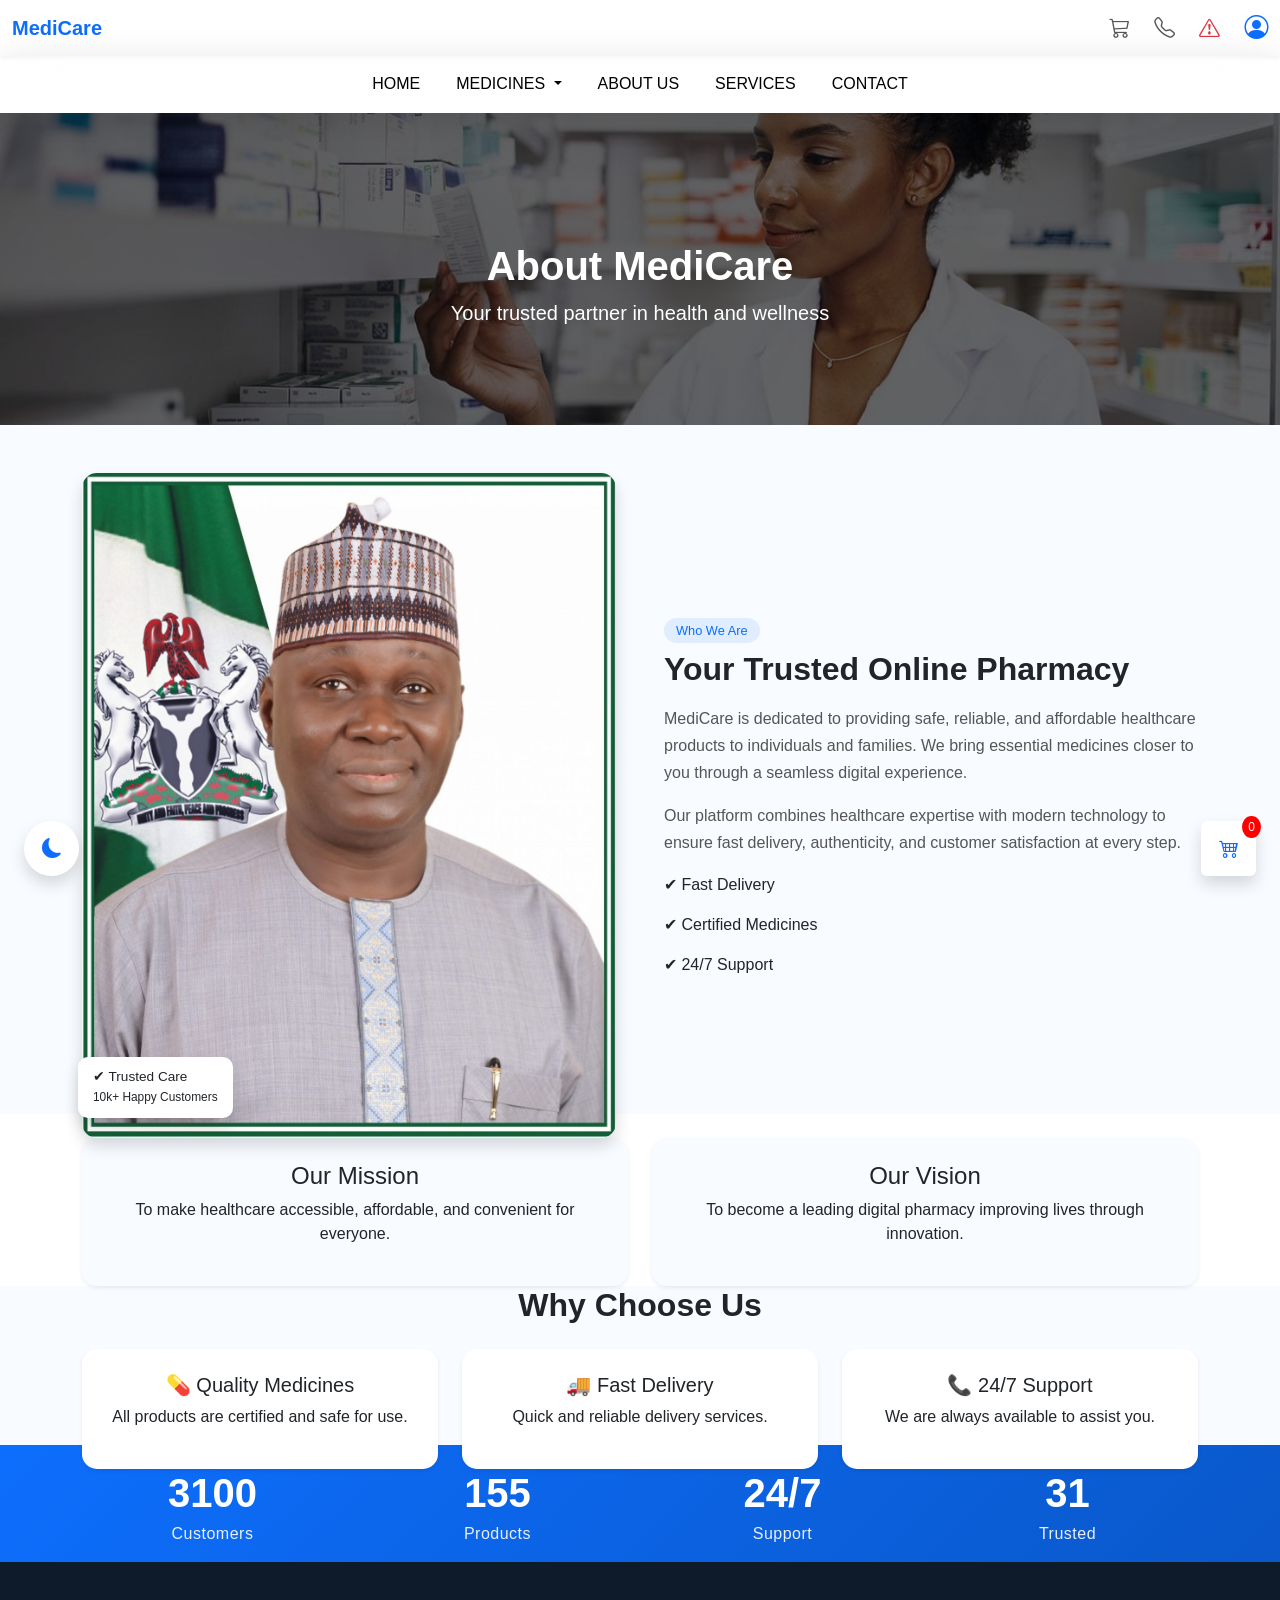
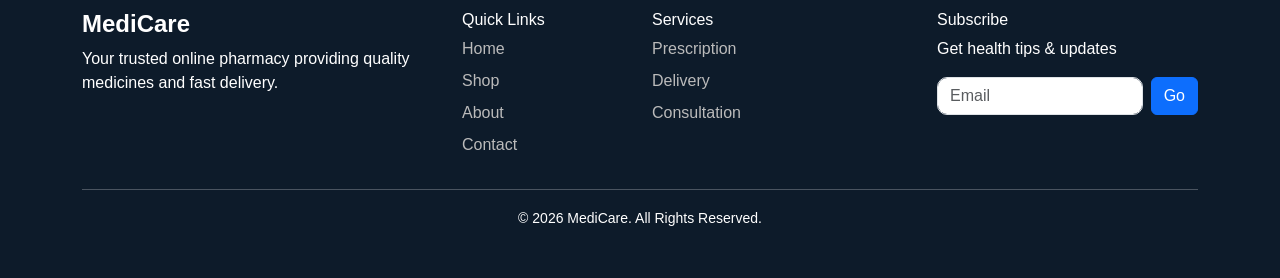
==== about.html @ bd813569 "feat: Add About Us page with styling and counter functionality" ====
<!DOCTYPE html>
<html lang="en">
<head>
    <meta charset="UTF-8">
    <meta name="viewport" content="width=device-width, initial-scale=1.0">
<title>About Us - MediCare</title>
  <link href="https://cdn.jsdelivr.net/npm/bootstrap@5.3.3/dist/css/bootstrap.min.css" rel="stylesheet">
  <link rel="stylesheet" href="https://cdn.jsdelivr.net/npm/bootstrap-icons@1.13.1/font/bootstrap-icons.min.css">
    <link rel="stylesheet" href="about.css">
</head>
<body>
    <!-- ================= NAVBAR 1 ================= -->
<nav class="navbar navbar-expand-lg bg-white shadow-sm">
  <div class="container-fluid">

    <!-- Brand -->
    <a class="navbar-brand fw-bold text-primary" href="#">MediCare</a>

    <!-- Toggler -->
    <button class="navbar-toggler" type="button" data-bs-toggle="collapse" data-bs-target="#navbarContent">
      <span class="navbar-toggler-icon"></span>
    </button>

    <!-- Navbar Content -->
    <div class="collapse navbar-collapse" id="navbarContent">

      <!-- Push icons to right -->
      <div class="ms-auto d-flex align-items-center gap-4 icon-group">

        <i class="bi bi-cart3"></i>
        <i class="bi bi-telephone"></i>
        <i class="bi bi-exclamation-triangle text-danger"></i>

        <!-- Profile Icon (No Arrow) -->
        <div class="position-relative">
          <i class="bi bi-person-circle fs-4 text-primary" id="profileIcon"></i>

          <!-- Custom Dropdown -->
          <div class="custom-dropdown" id="profileMenu">
            <a href="#">Login</a>
            <a href="#">Sign Up</a>
            <a href="#">Logout</a>
          </div>
        </div>

      </div>
    </div>
  </div>
</nav>
<!-- ================= NAVBAR 2 ================= -->
<nav class="navbar navbar-expand-sm glass-navbar sticky-top">
  <div class="container-fluid">

    <button class="navbar-toggler" type="button" data-bs-toggle="collapse" data-bs-target="#pharmacyNav">
      <span class="navbar-toggler-icon"></span>
    </button>

    <div class="collapse navbar-collapse" id="pharmacyNav">
      <ul class="navbar-nav mx-auto text-center">

        <li class="nav-item">
          <a class="nav-link" href="index.html">HOME</a>
        </li>

        <li class="nav-item dropdown">
          <a class="nav-link dropdown-toggle" href="#" id="navbarDropdown" role="button"
            data-bs-toggle="dropdown" aria-expanded="false">
            MEDICINES
          </a>
          <ul class="dropdown-menu glass-dropdown">
            <li><a class="dropdown-item" href="#">Devices</a></li>
            <li><a class="dropdown-item" href="#">First Aid</a></li>
            <li><a class="dropdown-item" href="#">Personal Care</a></li>
            <li><a class="dropdown-item" href="#">Supplements</a></li>
          </ul>
        </li>

        <li class="nav-item">
          <a class="nav-link" href="about.html">ABOUT US</a>
        </li>

        <li class="nav-item">
          <a class="nav-link" href="#">SERVICES</a>
        </li>

        <li class="nav-item">
          <a class="nav-link" href="#">CONTACT</a>
        </li>

      </ul>
    </div>
  </div>
</nav>

    <!-- CART FLOAT -->
  <div class="cart-box shadow position-fixed bottom-0 end-0 m-4 bg-white p-3 rounded">
    <i class="bi bi-cart4"></i>
    <span id="cart-count">0</span>
  </div>
  <!-- DARK MODE FLOAT TOGGLE -->
<div class="theme-box shadow position-fixed bottom-0 start-0 m-4 bg-white rounded-circle">
  <i id="theme-toggle" class="bi bi-moon-fill"></i>
</div>

<!-- ===== HERO ===== -->
<section class="about-hero">
  <div class="container">
    <h1 class="fw-bold">About MediCare</h1>
    <p class="lead">Your trusted partner in health and wellness</p>
  </div>
</section>

<!-- ===== ABOUT ===== -->
<section class="about-section">
  <div class="container">

    <div class="row align-items-center g-5">

      <div class="col-md-6 position-relative">
        <img src="./image/dr.jpg" class="img-fluid about-img shadow">

        <div class="about-badge shadow">
          ✔ Trusted Care <br>
          <small>10k+ Happy Customers</small>
        </div>
      </div>

      <div class="col-md-6">

        <span class="about-tag">Who We Are</span>

        <h2 class="fw-bold mt-2">Your Trusted Online Pharmacy</h2>

        <p class="about-text mt-3">
          MediCare is dedicated to providing safe, reliable, and affordable healthcare products to individuals and families. 
          We bring essential medicines closer to you through a seamless digital experience.
        </p>

        <p class="about-text">
          Our platform combines healthcare expertise with modern technology to ensure fast delivery, authenticity, 
          and customer satisfaction at every step.
        </p>

        <div class="mt-3">
          <p>✔ Fast Delivery</p>
          <p>✔ Certified Medicines</p>
          <p>✔ 24/7 Support</p>
        </div>

      </div>

    </div>

  </div>
</section>

<!-- ===== MISSION ===== -->
<section class="mission-section text-center">
  <div class="container">

    <div class="row g-4">

      <div class="col-md-6">
        <div class="mission-box p-4 shadow-sm">
          <h4>Our Mission</h4>
          <p>
            To make healthcare accessible, affordable, and convenient for everyone.
          </p>
        </div>
      </div>

      <div class="col-md-6">
        <div class="mission-box p-4 shadow-sm">
          <h4>Our Vision</h4>
          <p>
            To become a leading digital pharmacy improving lives through innovation.
          </p>
        </div>
      </div>

    </div>

  </div>
</section>

<!-- ===== WHY ===== -->
<section class="why-section text-center">
  <div class="container">

    <h2 class="fw-bold mb-4">Why Choose Us</h2>

    <div class="row g-4">

      <div class="col-md-4">
        <div class="why-box p-4 shadow-sm">
          <h5>💊 Quality Medicines</h5>
          <p>All products are certified and safe for use.</p>
        </div>
      </div>

      <div class="col-md-4">
        <div class="why-box p-4 shadow-sm">
          <h5>🚚 Fast Delivery</h5>
          <p>Quick and reliable delivery services.</p>
        </div>
      </div>

      <div class="col-md-4">
        <div class="why-box p-4 shadow-sm">
          <h5>📞 24/7 Support</h5>
          <p>We are always available to assist you.</p>
        </div>
      </div>

    </div>

  </div>
</section>

<!-- ===== STATS ===== -->
<section class="stats-section text-center">
  <div class="container">

    <div class="row g-4">

      <div class="col-md-3">
        <h3 class="fw-bold counter" data-target="10000">0</h3>
        <p>Customers</p>
      </div>

      <div class="col-md-3">
        <h3 class="fw-bold counter" data-target="500">0</h3>
        <p>Products</p>
      </div>

      <div class="col-md-3">
        <h3 class="fw-bold">24/7</h3>
        <p>Support</p>
      </div>

      <div class="col-md-3">
        <h3 class="fw-bold counter" data-target="100">0</h3>
        <p>Trusted</p>
      </div>

    </div>

  </div>
</section>

<!-- FOOTER -->
<footer class="footer-section">

  <div class="container py-5">

    <div class="row g-4">

      <!-- BRAND -->
      <div class="col-md-4">
        <h4 class="fw-bold">MediCare</h4>
        <p>Your trusted online pharmacy providing quality medicines and fast delivery.</p>
      </div>

      <!-- LINKS -->
      <div class="col-md-2">
        <h6>Quick Links</h6>
        <ul class="footer-links">
          <li><a href="#">Home</a></li>
          <li><a href="#">Shop</a></li>
          <li><a href="#">About</a></li>
          <li><a href="#">Contact</a></li>
        </ul>
      </div>

      <!-- SERVICES -->
      <div class="col-md-3">
        <h6>Services</h6>
        <ul class="footer-links">
          <li><a href="#">Prescription</a></li>
          <li><a href="#">Delivery</a></li>
          <li><a href="#">Consultation</a></li>
        </ul>
      </div>

      <!-- NEWSLETTER -->
      <div class="col-md-3">
        <h6>Subscribe</h6>
        <p>Get health tips & updates</p>

        <div class="d-flex">
          <input type="email" class="form-control" placeholder="Email">
          <button class="btn btn-primary ms-2">Go</button>
        </div>
      </div>

    </div>

    <hr>

    <div class="text-center">
      <small>© 2026 MediCare. All Rights Reserved.</small>
    </div>

  </div>

</footer>
</body>
<script src="about.js"></script>
<script src="script.js"></script>
<!-- Bootstrap JS -->
<script src="https://cdn.jsdelivr.net/npm/bootstrap@5.3.3/dist/js/bootstrap.bundle.min.js"></script>
</html>
---- about.css ----
body {
    font-family: 'Segoe UI', Tahoma, Geneva, Verdana, sans-serif;
    margin: 0;
    padding: 0;
 background: linear-gradient(135deg, #f8fbff, #eefbff 0.4);
    min-height: 100vh;
}

/* Align icons properly */
.icon-group {
    display: flex;
    align-items: center;
}

/* Icon styling */
.icon-group i {
    font-size: 1.3rem;
    color: #555;
    cursor: pointer;
    transition: all 0.3s ease;
}

.icon-group i:hover {
    color: #0d6efd;
    transform: translateY(-2px);
}

/* Custom Dropdown */
.custom-dropdown {
    position: absolute;
    top: 120%;
    right: 0;
    background: #fff;
    border-radius: 10px;
    box-shadow: 0 10px 25px rgba(0, 0, 0, 0.1);
    width: 150px;
    padding: 10px 0;
    display: none;
    animation: fadeIn 0.3s ease;
}

/* Dropdown links */
.custom-dropdown a {
    display: block;
    padding: 10px 20px;
    color: #333;
    text-decoration: none;
    transition: 0.2s;
}

.custom-dropdown a:hover {
    background: #0d6efd;
    color: #fff;
    padding-left: 25px;
}

/* Animation */
@keyframes fadeIn {
    from {
        opacity: 0;
        transform: translateY(10px);
    }

    to {
        opacity: 1;
        transform: translateY(0);
    }
}

/* ===== Glass Navbar ===== */
.glass-navbar {
    background: rgba(255, 255, 255, 0.12);
    backdrop-filter: blur(25px);
    -webkit-backdrop-filter: blur(25px);
    color: black;
    border-bottom: 1px solid rgba(255, 255, 255, 0.25);
    box-shadow: 0 10px 40px rgba(0, 0, 0, 0.15);
    position: sticky;
    top: 0;
    width: 100%;
    z-index: 1000;
}

/* Nav links styling */
.glass-navbar .nav-link {
    color: #000;
    font-weight: 500;
    margin: 0 10px;
    transition: 0.3s;
}

.glass-navbar .nav-link:hover {
    color: #00e6e6;
    transform: translateY(-2px);
}

/* Dropdown glass effect */
.glass-dropdown {
    background: rgba(255, 255, 255, 0.15);
    backdrop-filter: blur(15px);
    -webkit-backdrop-filter: blur(15px);
    border: 1px solid rgba(255, 255, 255, 0.2);
}

.glass-dropdown .dropdown-item {
    color: #fff;
}

.glass-dropdown .dropdown-item:hover {
    background: rgba(255, 255, 255, 0.2);
    color: #00e6e6;
}

/* HERO */
.hero-section {
    height: 80vh;
    width: 100%;
    background-size: cover;
    background-position: center;
    display: flex;
    align-items: center;
    padding-left: 50px;
    position: relative;
    transition: background-image 1s ease-in-out;
}

.hero-section::before {
    content: "";
    position: absolute;
    inset: 0;
    background: rgba(0, 0, 0, 0.5);
}

.hero-section .container {
    position: relative;
    z-index: 2;
}

/* Fade */
#hero-title,
#hero-text {
    transition: 0.5s;
}

.fade-out {
    opacity: 0;
    transform: translateY(10px);
}

/* Mobile */
@media (max-width: 768px) {
    .hero-section {
        padding-left: 20px;
        text-align: center;
    }
}

.cart-box,
.theme-box {
    width: 55px;
    height: 55px;
    display: flex;
    align-items: center;
    justify-content: center;
    cursor: pointer;
    font-size: 20px;
    color: #0d6efd;
    transition: 0.3s;
    z-index: 9999;
}

.cart-box:hover,
.theme-box:hover {
    transform: scale(1.1);
}

#cart-count {
    position: absolute;
    top: -5px;
    right: -5px;
    background: red;
    color: white;
    font-size: 12px;
    padding: 2px 6px;
    border-radius: 50%;
}

/* DARK MODE */
body.dark-mode {
    background: #121212 !important;
    color: #ffffff !important;
}

/* FORCE ALL COMMON CONTAINERS */
body.dark-mode .navbar,
body.dark-mode .card,
body.dark-mode .news-section,
body.dark-mode .testimonial-section,
body.dark-mode .container,
body.dark-mode section {
    background: #1e1e1e !important;
    color: #ffffff !important;
}

/* FORCE BOOTSTRAP BACKGROUNDS */
body.dark-mode .bg-light {
    background: #1e1e1e !important;
}

body.dark-mode .bg-white {
    background: #1e1e1e !important;
}

/* NAV LINKS */
body.dark-mode .nav-link {
    color: #ffffff !important;
}

/* GLASS NAVBAR DARK MODE FIX */
body.dark-mode .glass-navbar {
    background: rgba(20, 20, 20, 0.6) !important;
    backdrop-filter: blur(20px);
    -webkit-backdrop-filter: blur(20px);
    border-bottom: 1px solid rgba(255,255,255,0.1);
}

/* ===== HERO ===== */
.about-hero {
  height: 40vh;
  background: linear-gradient(rgba(0,0,0,0.6), rgba(0,0,0,0.6)),
              url('./image/bg.jpg') center/cover;
  color: #fff;
  display: flex;
  align-items: center;
  text-align: center;
}

/* ===== ABOUT ===== */
.about-section {
  background: #f8fbff;
}

.about-tag {
  background: rgba(13,110,253,0.1);
  color: #0d6efd;
  padding: 5px 12px;
  border-radius: 20px;
  font-size: 0.8rem;
}

.about-img {
  border-radius: 15px;
  transition: 0.4s;
}

.about-img:hover {
  transform: scale(1.05);
}

.about-badge {
  position: absolute;
  bottom: 20px;
  left: 20px;
  background: #fff;
  padding: 10px 15px;
  border-radius: 10px;
  font-size: 0.85rem;
}

.about-text {
  color: #555;
  line-height: 1.7;
}

/* ===== MISSION ===== */
.mission-section {
  background: #fff;
}

.mission-box {
  border-radius: 15px;
  background: #f8fbff;
}

/* ===== WHY ===== */
.why-section {
  background: #f8fbff;
}

.why-box {
  border-radius: 15px;
  background: #fff;
  transition: 0.3s;
}

.why-box:hover {
  transform: translateY(-5px);
}

/* ===== STATS ===== */
.stats-section {
  background: linear-gradient(135deg, #0d6efd, #0a58ca);
  color: #fff;
}

.stats-section h3 {
  font-size: 2.5rem;
  margin-bottom: 5px;
  transition: 0.3s;
}

.stats-section p {
  opacity: 0.9;
  letter-spacing: 0.5px;
}

/* hover effect */
.stats-section .col-md-3:hover h3 {
  transform: scale(1.1);
}

/* animation start hidden */
.counter {
  opacity: 0;
  transform: translateY(20px);
}

.counter.show {
  opacity: 1;
  transform: translateY(0);
  transition: 0.5s;
}
/* ===== FOOTER ===== */
.footer-section {
  background: #0d1b2a;
  color: #fff;
}

.footer-links {
  list-style: none;
  padding: 0;
}

.footer-links li {
  margin-bottom: 8px;
}

.footer-links a {
  color: #bbb;
  text-decoration: none;
  transition: 0.3s;
}

.footer-links a:hover {
  color: #fff;
}

/* input */
.footer-section input {
  border-radius: 10px;
}
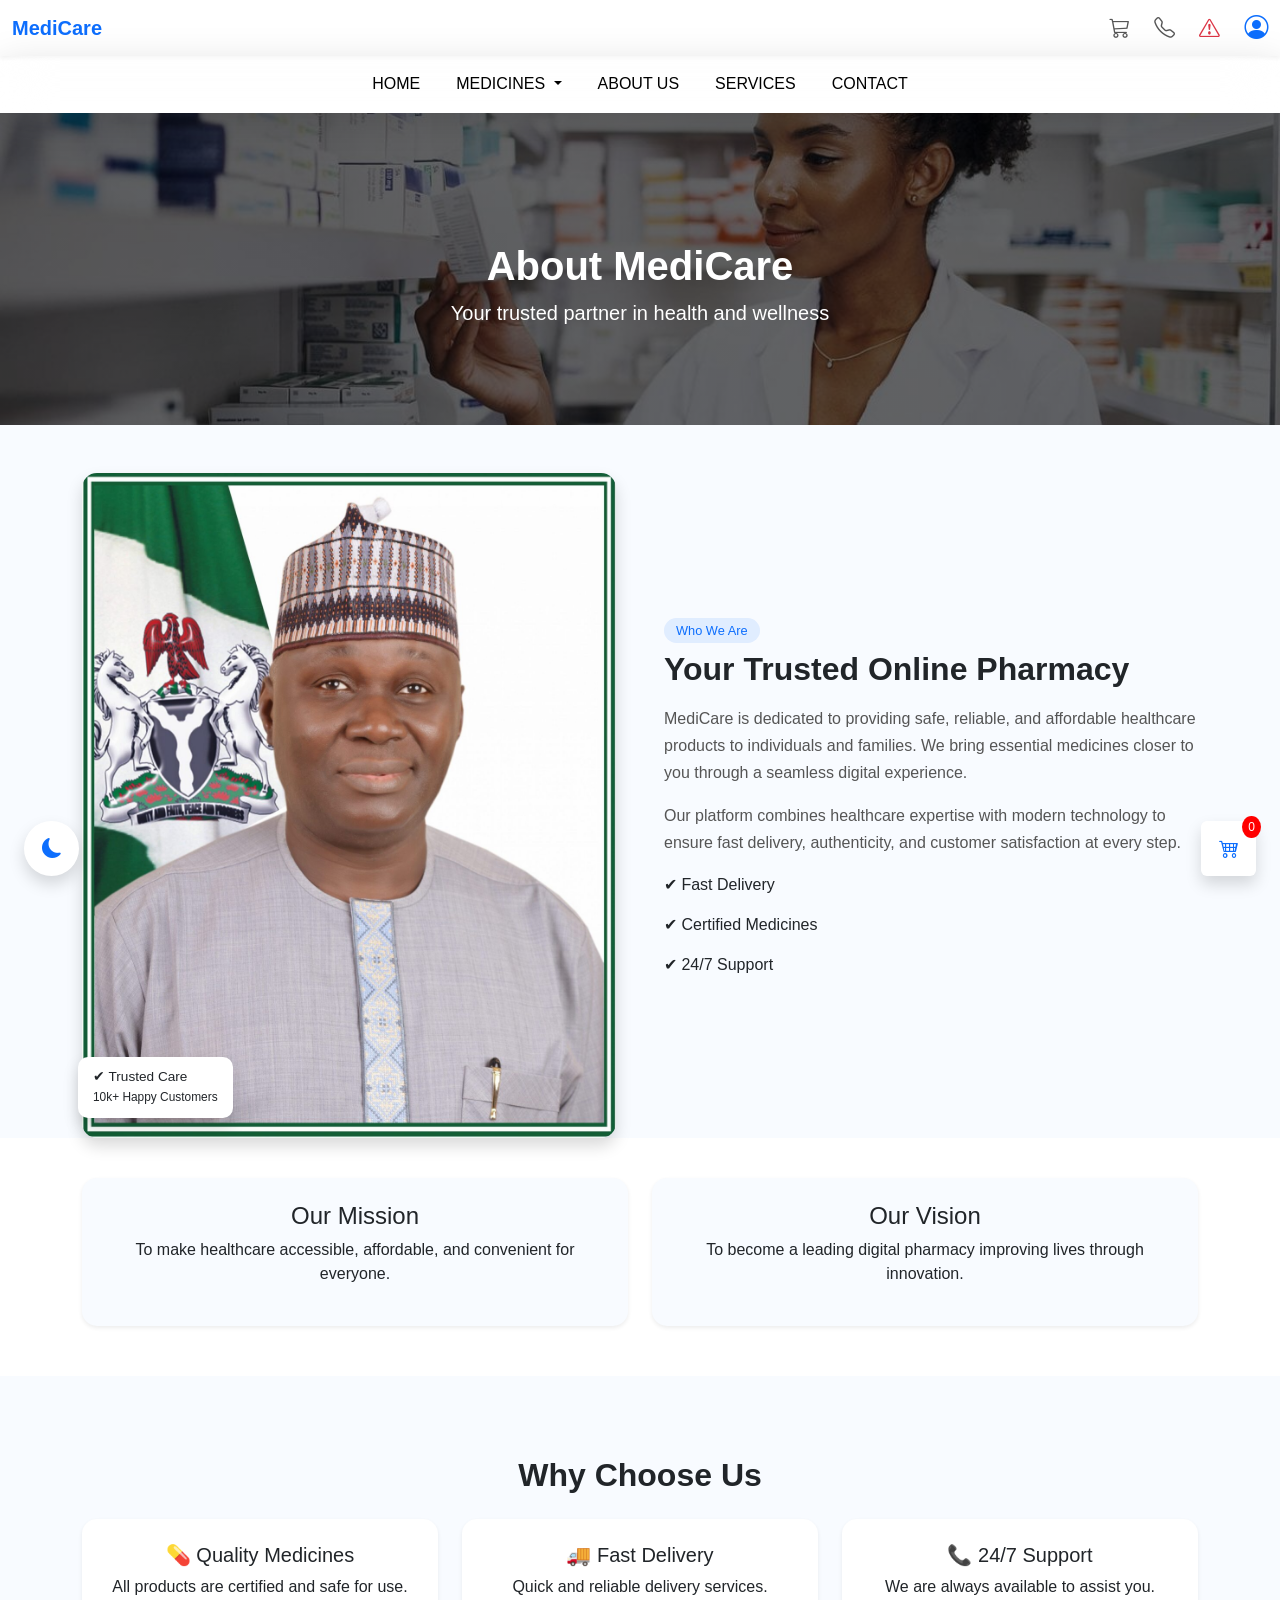
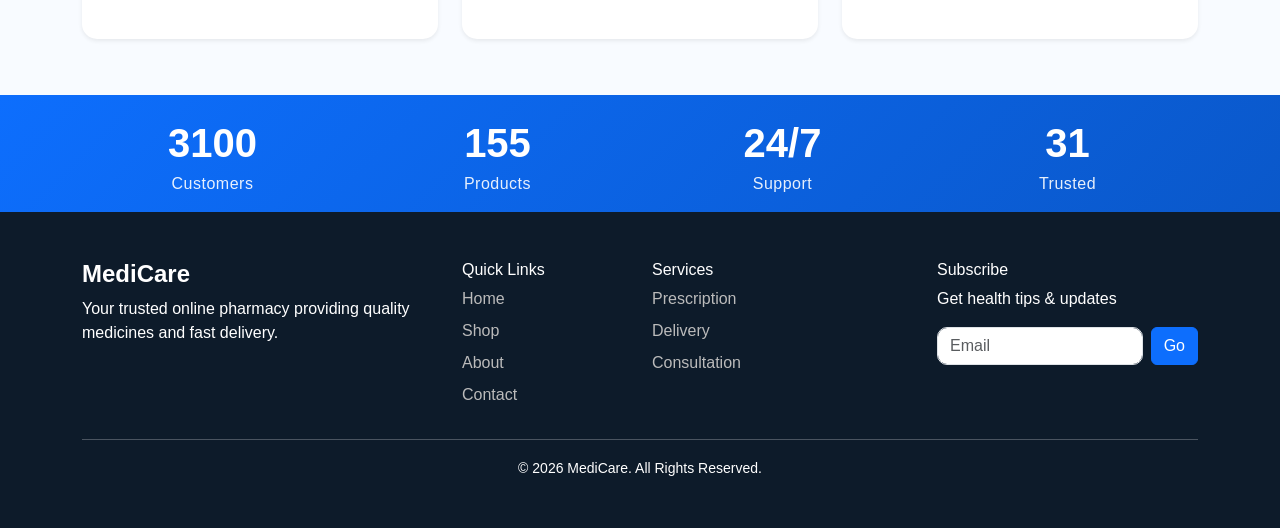
==== commit 435ee809: "Add personal care and supplements pages with corresponding styles - Created personal-care.html and p" ====
--- a/about.html
+++ b/about.html
@@ -68,10 +68,10 @@
             MEDICINES
           </a>
           <ul class="dropdown-menu glass-dropdown">
-            <li><a class="dropdown-item" href="#">Devices</a></li>
-            <li><a class="dropdown-item" href="#">First Aid</a></li>
-            <li><a class="dropdown-item" href="#">Personal Care</a></li>
-            <li><a class="dropdown-item" href="#">Supplements</a></li>
+            <li><a class="dropdown-item" href="devices.html">Devices</a></li>
+            <li><a class="dropdown-item" href="first-aid.html">First Aid</a></li>
+            <li><a class="dropdown-item" href="personal-care.html">Personal Care</a></li>
+            <li><a class="dropdown-item" href="supplements.html">Supplements</a></li>
           </ul>
         </li>
 
@@ -80,11 +80,11 @@
         </li>
 
         <li class="nav-item">
-          <a class="nav-link" href="#">SERVICES</a>
+          <a class="nav-link" href="service.html">SERVICES</a>
         </li>
 
         <li class="nav-item">
-          <a class="nav-link" href="#">CONTACT</a>
+          <a class="nav-link" href="contact.html">CONTACT</a>
         </li>
 
       </ul>
--- a/about.css
+++ b/about.css
@@ -37,6 +37,7 @@
     padding: 10px 0;
     display: none;
     animation: fadeIn 0.3s ease;
+    z-index: 1001;
 }
 
 /* Dropdown links */
@@ -46,12 +47,14 @@
     color: #333;
     text-decoration: none;
     transition: 0.2s;
+    z-index: 1001;
 }
 
 .custom-dropdown a:hover {
     background: #0d6efd;
     color: #fff;
     padding-left: 25px;
+    z-index: 1001;
 }
 
 /* Animation */
@@ -275,6 +278,7 @@
 /* ===== MISSION ===== */
 .mission-section {
   background: #fff;
+  margin: 40px 0;
 }
 
 .mission-box {
@@ -284,6 +288,9 @@
 
 /* ===== WHY ===== */
 .why-section {
+  padding: 80px 0;
+  margin: 50px 0 0 0;
+  /* width: 100%; */
   background: #f8fbff;
 }
 
